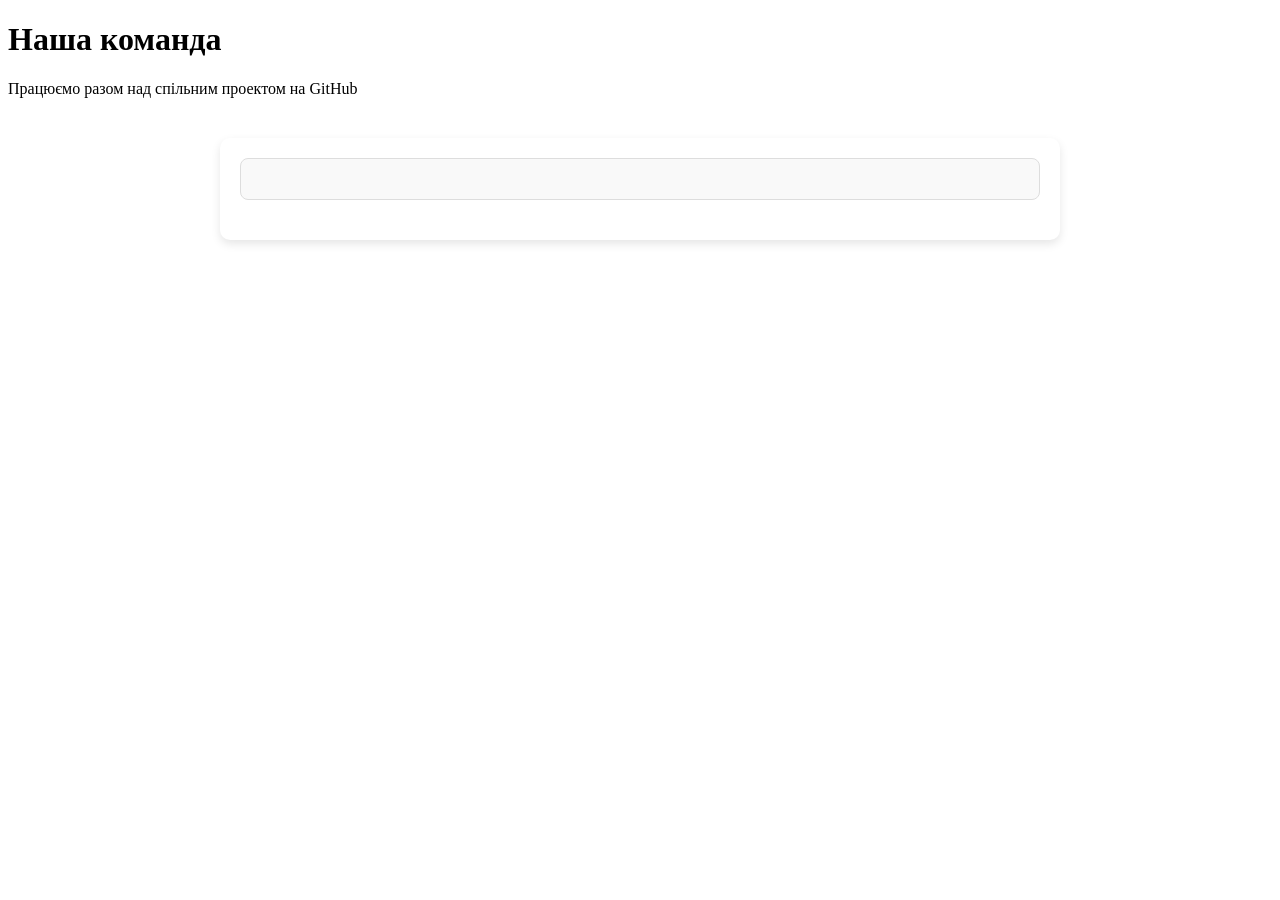
==== index.html @ a7465314 "Update index.html" ====
<!DOCTYPE html>
<html lang="uk">
<head>
    <meta charset="UTF-8">
    <meta name="viewport" content="width=device-width, initial-scale=1.0">
    <title>Наша команда</title>
    <link rel="stylesheet" href="style.css">
</head>
<body>
    <header>
        <h1>Наша команда</h1>
        <p>Працюємо разом над спільним проектом на GitHub</p>
    </header>
    <main>
        <section class="team-card">
            <div class="info">
                
                 </div>
        </section>
    </main>
</body>
</html>
---- style.css ----
main {
    max-width: 800px;
    margin: 40px auto;
    padding: 20px;
    background-color: white;
    border-radius: 10px;
    box-shadow: 0 4px 10px rgba(0,0,0,0.1);
}
.team-card {
    display: flex;
    align-items: center;
    padding: 20px;
    margin-bottom: 20px;
    border: 1px solid #ddd;
    border-radius: 8px;
    background-color: #f9f9f9;
}
.team-card .info h2 {
    margin: 0 0 10px 0;
    color: #4a90e2;
}
.team-card .info p {
    margin: 5px 0;
    font-size: 1em;
    line-height: 1.5;
}
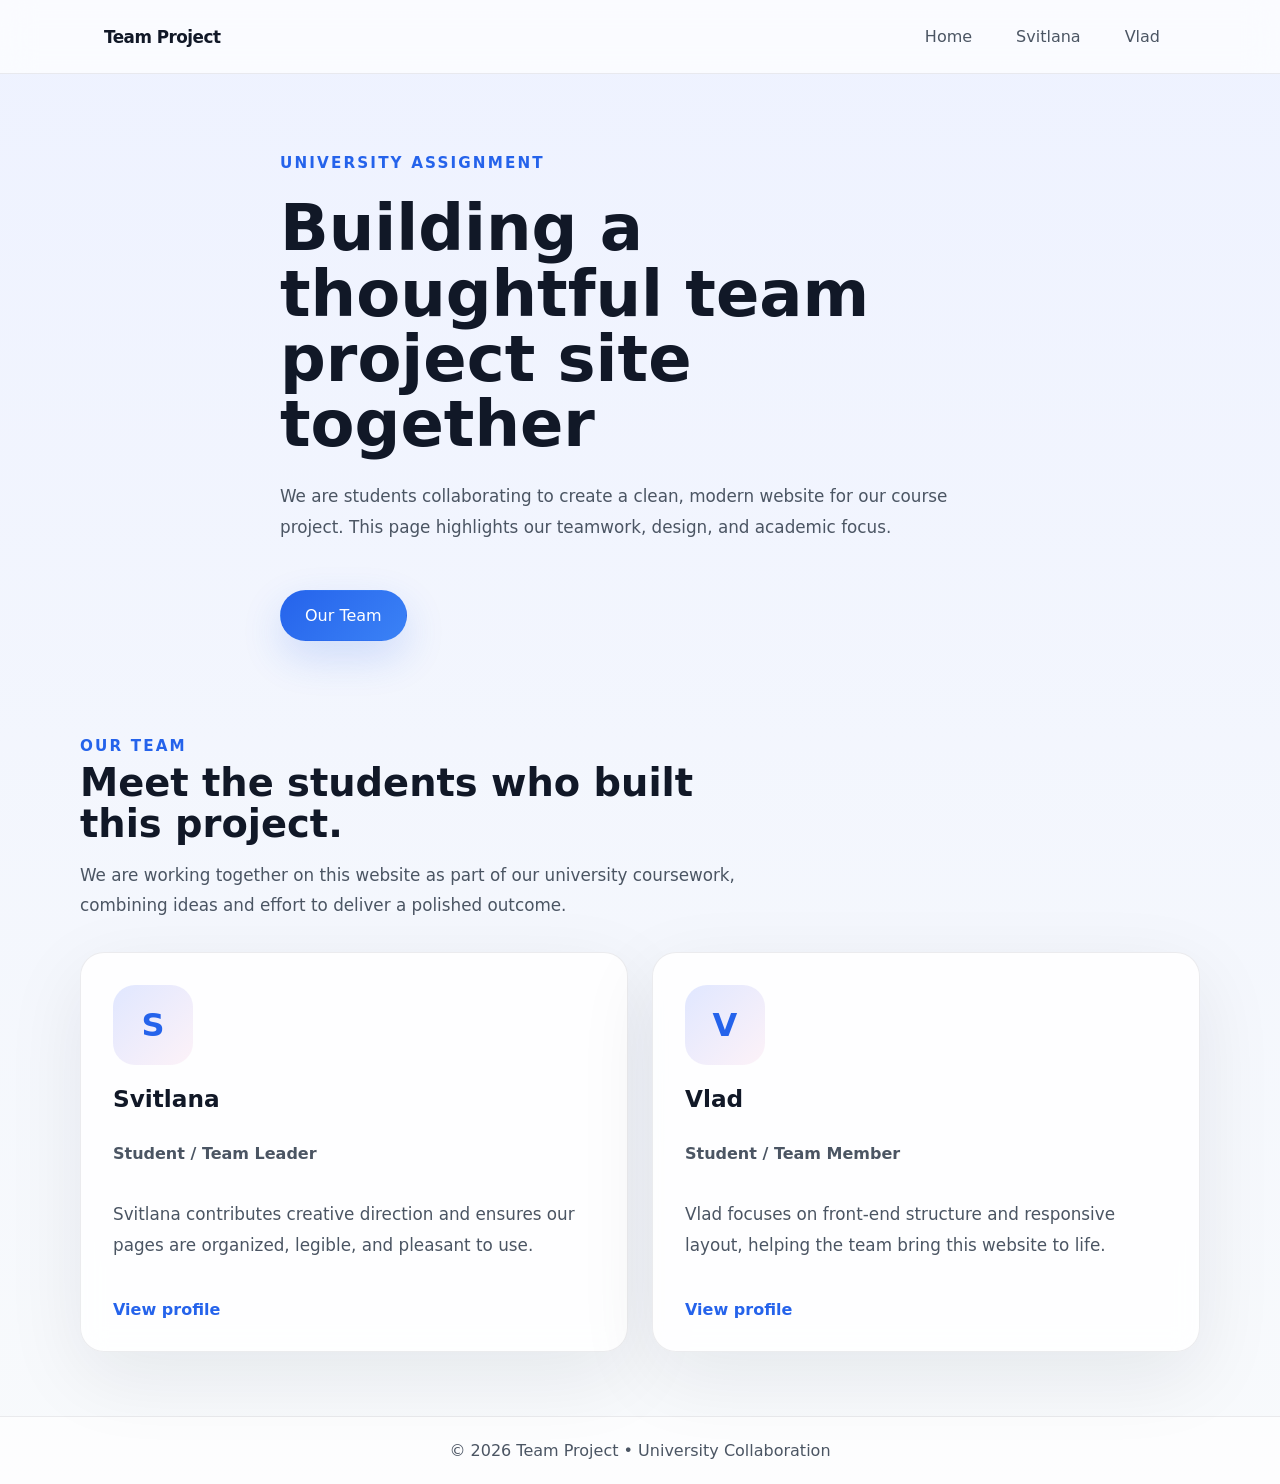
==== commit 85af197c: "Final AI redesign of index and svitlana pages." ====
--- a/index.html
+++ b/index.html
@@ -3,20 +3,60 @@
 <head>
     <meta charset="UTF-8">
     <meta name="viewport" content="width=device-width, initial-scale=1.0">
-    <title>Наша команда</title>
+    <title>Team Project | University Landing Page</title>
+    <link rel="preconnect" href="https://fonts.googleapis.com">
+    <link rel="preconnect" href="https://fonts.gstatic.com" crossorigin>
     <link rel="stylesheet" href="style.css">
 </head>
 <body>
-    <header>
-        <h1>Наша команда</h1>
-        <p>Працюємо разом над спільним проектом на GitHub</p>
+    <header class="site-header">
+        <div class="container navbar">
+            <a class="logo" href="index.html">Team Project</a>
+            <nav class="nav-links">
+                <a href="index.html">Home</a>
+                <a href="svitlana.html">Svitlana</a>
+                <a href="vlad.html">Vlad</a>
+            </nav>
+        </div>
     </header>
     <main>
-        <section class="team-card">
-            <div class="info">
-                
-                 </div>
+        <section class="hero">
+            <div class="container hero-inner">
+                <p class="eyebrow">University Assignment</p>
+                <h1>Building a thoughtful team project site together</h1>
+                <p class="hero-copy">We are students collaborating to create a clean, modern website for our course project. This page highlights our teamwork, design, and academic focus.</p>
+                <div class="hero-actions">
+                    <a class="button button-primary" href="#team">Our Team</a>
+                </div>
+            </div>
+        </section>
+
+        <section class="container team-section" id="team">
+            <div class="section-header">
+                <p class="eyebrow">Our Team</p>
+                <h2>Meet the students who built this project.</h2>
+                <p class="section-copy">We are working together on this website as part of our university coursework, combining ideas and effort to deliver a polished outcome.</p>
+            </div>
+            <div class="team-grid">
+                <article class="card team-card">
+                    <div class="avatar">S</div>
+                    <h3>Svitlana</h3>
+                    <p class="card-role">Student / Team Leader</p>
+                    <p class="card-copy">Svitlana contributes creative direction and ensures our pages are organized, legible, and pleasant to use.</p>
+                    <a class="card-link" href="svitlana.html">View profile</a>
+                </article>
+                <article class="card team-card">
+                    <div class="avatar">V</div>
+                    <h3>Vlad</h3>
+                    <p class="card-role">Student / Team Member</p>
+                    <p class="card-copy">Vlad focuses on front-end structure and responsive layout, helping the team bring this website to life.</p>
+                    <a class="card-link" href="vlad.html">View profile</a>
+                </article>
+            </div>
         </section>
     </main>
+    <footer class="footer">
+        <div class="container">© 2026 Team Project • University Collaboration</div>
+    </footer>
 </body>
 </html>
--- a/style.css
+++ b/style.css
@@ -1,26 +1,252 @@
-main {
-    max-width: 800px;
-    margin: 40px auto;
-    padding: 20px;
-    background-color: white;
-    border-radius: 10px;
-    box-shadow: 0 4px 10px rgba(0,0,0,0.1);
-}
-.team-card {
+:root {
+    --bg: #f4f7fb;
+    --surface: rgba(255,255,255,0.72);
+    --surface-strong: rgba(255,255,255,0.9);
+    --text: #111827;
+    --muted: #4b5563;
+    --primary: #2563eb;
+    --primary-soft: #3b82f6;
+    --accent: #ec4899;
+    --border: rgba(15,23,42,0.08);
+    --shadow: 0 24px 80px rgba(15,23,42,0.08);
+}
+
+* {
+    box-sizing: border-box;
+}
+
+html {
+    scroll-behavior: smooth;
+}
+
+body {
+    margin: 0;
+    min-height: 100vh;
+    font-family: Inter, system-ui, -apple-system, BlinkMacSystemFont, "Segoe UI", sans-serif;
+    background: linear-gradient(180deg, #eef2ff 0%, #f8fafc 100%);
+    color: var(--text);
+}
+
+a {
+    color: inherit;
+    text-decoration: none;
+}
+
+button,
+input,
+textarea,
+select {
+    font: inherit;
+}
+
+.container {
+    width: min(1120px, 100% - 2rem);
+    margin: 0 auto;
+}
+
+.site-header {
+    position: sticky;
+    top: 0;
+    z-index: 20;
+    backdrop-filter: blur(16px);
+    background: rgba(255,255,255,0.7);
+    border-bottom: 1px solid rgba(15,23,42,0.08);
+}
+
+.navbar {
     display: flex;
     align-items: center;
-    padding: 20px;
-    margin-bottom: 20px;
-    border: 1px solid #ddd;
-    border-radius: 8px;
-    background-color: #f9f9f9;
-}
-.team-card .info h2 {
-    margin: 0 0 10px 0;
-    color: #4a90e2;
-}
-.team-card .info p {
-    margin: 5px 0;
-    font-size: 1em;
-    line-height: 1.5;
-}
+    justify-content: space-between;
+    gap: 1rem;
+    padding: 1rem 1.5rem;
+}
+
+.logo {
+    font-weight: 700;
+    letter-spacing: -0.03em;
+    font-size: 1.05rem;
+}
+
+.nav-links {
+    display: flex;
+    gap: 0.75rem;
+    flex-wrap: wrap;
+}
+
+.nav-links a {
+    padding: 0.7rem 1rem;
+    border-radius: 999px;
+    color: var(--muted);
+    transition: background 0.2s ease, color 0.2s ease;
+}
+
+.nav-links a:hover {
+    background: rgba(37,99,235,0.1);
+    color: var(--text);
+}
+
+.hero {
+    padding: 5rem 0 3rem;
+}
+
+.hero-inner {
+    display: grid;
+    gap: 1.5rem;
+    max-width: 720px;
+}
+
+.eyebrow {
+    margin: 0;
+    font-size: 0.95rem;
+    font-weight: 600;
+    color: var(--primary);
+    text-transform: uppercase;
+    letter-spacing: 0.14em;
+}
+
+.hero h1 {
+    margin: 0;
+    font-size: clamp(2.75rem, 5vw, 4.5rem);
+    line-height: 1.02;
+}
+
+.hero-copy,
+.section-copy,
+.card-copy {
+    margin: 0;
+    font-size: 1.05rem;
+    line-height: 1.8;
+    color: var(--muted);
+}
+
+.hero-actions {
+    display: flex;
+    flex-wrap: wrap;
+    gap: 1rem;
+    margin-top: 1.5rem;
+}
+
+.button {
+    display: inline-flex;
+    align-items: center;
+    justify-content: center;
+    padding: 0.95rem 1.5rem;
+    border-radius: 999px;
+    border: 1px solid transparent;
+    transition: transform 0.2s ease, box-shadow 0.2s ease, background 0.2s ease;
+}
+
+.button-primary {
+    background: linear-gradient(135deg, var(--primary), var(--primary-soft));
+    color: #fff;
+    box-shadow: 0 16px 40px rgba(37,99,235,0.18);
+}
+
+.button-secondary {
+    background: #fff;
+    color: var(--text);
+    border-color: rgba(15,23,42,0.08);
+}
+
+.button:hover {
+    transform: translateY(-1px);
+}
+
+.team-section {
+    padding: 3rem 0 4rem;
+}
+
+.section-header {
+    max-width: 660px;
+    margin-bottom: 2rem;
+}
+
+.section-header h2 {
+    margin: 0.5rem 0 1rem;
+    font-size: clamp(2rem, 3vw, 2.75rem);
+    line-height: 1.05;
+}
+
+.team-grid {
+    display: grid;
+    gap: 1.5rem;
+    grid-template-columns: repeat(auto-fit, minmax(260px, 1fr));
+}
+
+.card {
+    background: rgba(255,255,255,0.85);
+    border: 1px solid var(--border);
+    border-radius: 24px;
+    padding: 2rem;
+    box-shadow: var(--shadow);
+    backdrop-filter: blur(12px);
+}
+
+.team-card {
+    display: grid;
+    gap: 1.25rem;
+}
+
+.avatar {
+    width: 80px;
+    height: 80px;
+    display: grid;
+    place-items: center;
+    border-radius: 22px;
+    background: linear-gradient(135deg, #e0e7ff, #fdf2f8);
+    color: var(--primary);
+    font-size: 2rem;
+    font-weight: 700;
+}
+
+.team-card h3 {
+    margin: 0;
+    font-size: 1.45rem;
+}
+
+.card-role {
+    margin-top: 0.75rem;
+    margin-bottom: 1rem;
+    color: var(--muted);
+    font-weight: 600;
+}
+
+.card-link {
+    display: inline-flex;
+    margin-top: 1.25rem;
+    color: var(--primary);
+    font-weight: 600;
+}
+
+.footer {
+    padding: 1.5rem 0;
+    text-align: center;
+    color: var(--muted);
+    border-top: 1px solid rgba(15,23,42,0.08);
+    background: rgba(255,255,255,0.7);
+}
+
+@media (max-width: 720px) {
+    .navbar {
+        flex-direction: column;
+        align-items: stretch;
+        text-align: center;
+    }
+
+    .nav-links {
+        justify-content: center;
+    }
+
+    .hero {
+        padding-top: 4rem;
+    }
+
+    .hero h1 {
+        font-size: 2.6rem;
+    }
+
+    .hero-actions {
+        flex-direction: column;
+        align-items: stretch;
+    }
+}
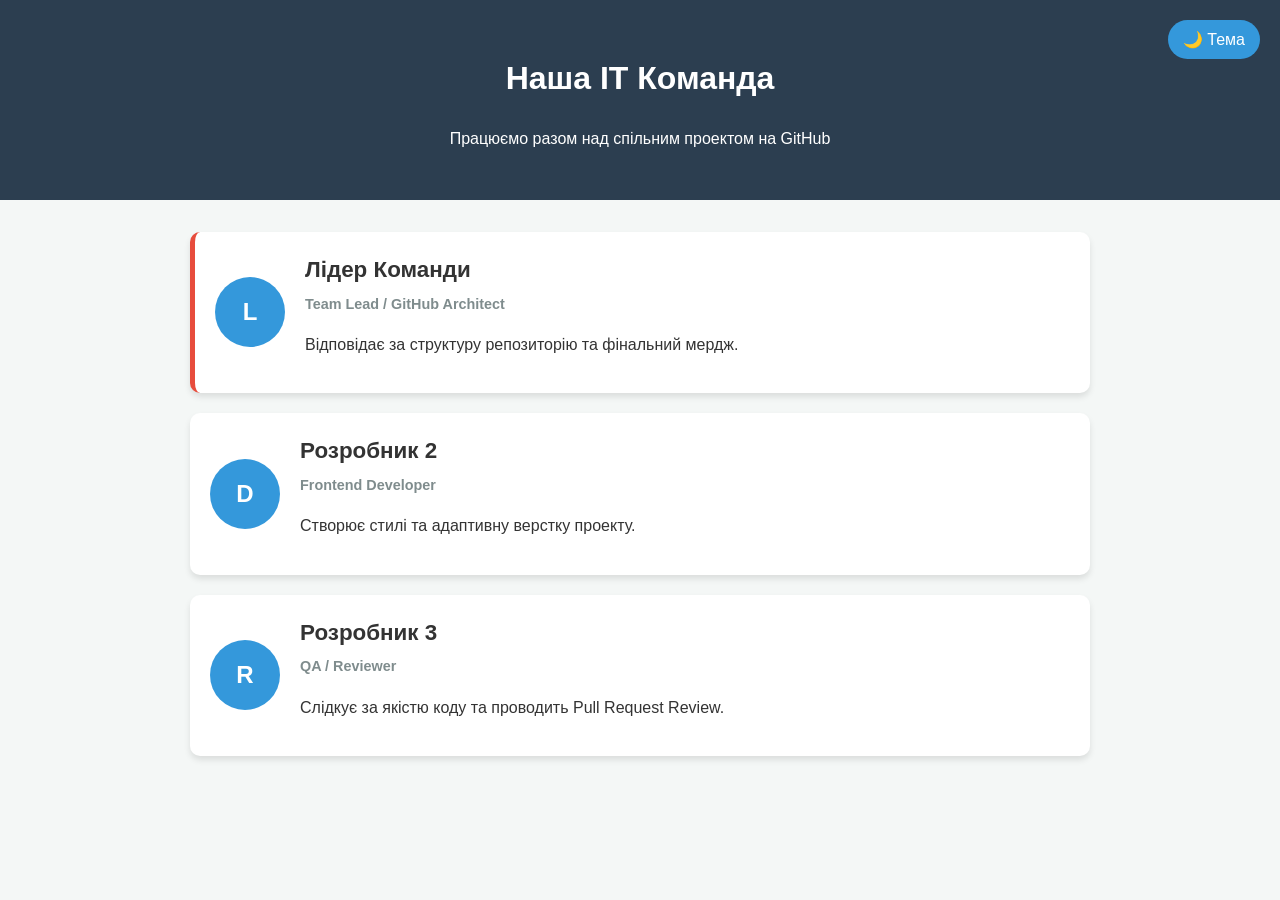
==== commit 85052fbb: "Add dark/light theme toggle" ====
--- a/index.html
+++ b/index.html
@@ -3,60 +3,40 @@
 <head>
     <meta charset="UTF-8">
     <meta name="viewport" content="width=device-width, initial-scale=1.0">
-    <title>Team Project | University Landing Page</title>
-    <link rel="preconnect" href="https://fonts.googleapis.com">
-    <link rel="preconnect" href="https://fonts.gstatic.com" crossorigin>
+    <title>Наша Команда | DevGroup</title>
     <link rel="stylesheet" href="style.css">
 </head>
 <body>
-    <header class="site-header">
-        <div class="container navbar">
-            <a class="logo" href="index.html">Team Project</a>
-            <nav class="nav-links">
-                <a href="index.html">Home</a>
-                <a href="svitlana.html">Svitlana</a>
-                <a href="vlad.html">Vlad</a>
-            </nav>
-        </div>
+    <button class="theme-toggle" onclick="document.body.classList.toggle('dark')">🌙 Тема</button>
+    <header>
+        <h1>Наша IT Команда</h1>
+        <p>Працюємо разом над спільним проектом на GitHub</p>
     </header>
-    <main>
-        <section class="hero">
-            <div class="container hero-inner">
-                <p class="eyebrow">University Assignment</p>
-                <h1>Building a thoughtful team project site together</h1>
-                <p class="hero-copy">We are students collaborating to create a clean, modern website for our course project. This page highlights our teamwork, design, and academic focus.</p>
-                <div class="hero-actions">
-                    <a class="button button-primary" href="#team">Our Team</a>
-                </div>
+    <main class="container">
+        <section class="team-card leader">
+            <div class="avatar">L</div>
+            <div class="info">
+                <h2>Лідер Команди</h2>
+                <p class="role">Team Lead / GitHub Architect</p>
+                <p>Відповідає за структуру репозиторію та фінальний мердж.</p>
             </div>
         </section>
-
-        <section class="container team-section" id="team">
-            <div class="section-header">
-                <p class="eyebrow">Our Team</p>
-                <h2>Meet the students who built this project.</h2>
-                <p class="section-copy">We are working together on this website as part of our university coursework, combining ideas and effort to deliver a polished outcome.</p>
+        <section class="team-card">
+            <div class="avatar">D</div>
+            <div class="info">
+                <h2>Розробник 2</h2>
+                <p class="role">Frontend Developer</p>
+                <p>Створює стилі та адаптивну верстку проекту.</p>
             </div>
-            <div class="team-grid">
-                <article class="card team-card">
-                    <div class="avatar">S</div>
-                    <h3>Svitlana</h3>
-                    <p class="card-role">Student / Team Leader</p>
-                    <p class="card-copy">Svitlana contributes creative direction and ensures our pages are organized, legible, and pleasant to use.</p>
-                    <a class="card-link" href="svitlana.html">View profile</a>
-                </article>
-                <article class="card team-card">
-                    <div class="avatar">V</div>
-                    <h3>Vlad</h3>
-                    <p class="card-role">Student / Team Member</p>
-                    <p class="card-copy">Vlad focuses on front-end structure and responsive layout, helping the team bring this website to life.</p>
-                    <a class="card-link" href="vlad.html">View profile</a>
-                </article>
+        </section>
+        <section class="team-card">
+            <div class="avatar">R</div>
+            <div class="info">
+                <h2>Розробник 3</h2>
+                <p class="role">QA / Reviewer</p>
+                <p>Слідкує за якістю коду та проводить Pull Request Review.</p>
             </div>
         </section>
     </main>
-    <footer class="footer">
-        <div class="container">© 2026 Team Project • University Collaboration</div>
-    </footer>
 </body>
 </html>
--- a/style.css
+++ b/style.css
@@ -1,252 +1,106 @@
-:root {
-    --bg: #f4f7fb;
-    --surface: rgba(255,255,255,0.72);
-    --surface-strong: rgba(255,255,255,0.9);
-    --text: #111827;
-    --muted: #4b5563;
-    --primary: #2563eb;
-    --primary-soft: #3b82f6;
-    --accent: #ec4899;
-    --border: rgba(15,23,42,0.08);
-    --shadow: 0 24px 80px rgba(15,23,42,0.08);
+body {
+    font-family: 'Segoe UI', Tahoma, Geneva, Verdana, sans-serif;
+    line-height: 1.6;
+    margin: 0;
+    background-color: #f4f7f6;
+    color: #333;
 }
-
-* {
-    box-sizing: border-box;
+header {
+    background: #2c3e50;
+    color: #fff;
+    padding: 2rem 0;
+    text-align: center;
 }
-
-html {
-    scroll-behavior: smooth;
-}
-
-body {
-    margin: 0;
-    min-height: 100vh;
-    font-family: Inter, system-ui, -apple-system, BlinkMacSystemFont, "Segoe UI", sans-serif;
-    background: linear-gradient(180deg, #eef2ff 0%, #f8fafc 100%);
-    color: var(--text);
-}
-
-a {
-    color: inherit;
-    text-decoration: none;
-}
-
-button,
-input,
-textarea,
-select {
-    font: inherit;
-}
-
 .container {
-    width: min(1120px, 100% - 2rem);
-    margin: 0 auto;
-}
-
-.site-header {
-    position: sticky;
-    top: 0;
-    z-index: 20;
-    backdrop-filter: blur(16px);
-    background: rgba(255,255,255,0.7);
-    border-bottom: 1px solid rgba(15,23,42,0.08);
-}
-
-.navbar {
-    display: flex;
-    align-items: center;
-    justify-content: space-between;
-    gap: 1rem;
-    padding: 1rem 1.5rem;
-}
-
-.logo {
-    font-weight: 700;
-    letter-spacing: -0.03em;
-    font-size: 1.05rem;
-}
-
-.nav-links {
-    display: flex;
-    gap: 0.75rem;
-    flex-wrap: wrap;
-}
-
-.nav-links a {
-    padding: 0.7rem 1rem;
-    border-radius: 999px;
-    color: var(--muted);
-    transition: background 0.2s ease, color 0.2s ease;
-}
-
-.nav-links a:hover {
-    background: rgba(37,99,235,0.1);
-    color: var(--text);
-}
-
-.hero {
-    padding: 5rem 0 3rem;
-}
-
-.hero-inner {
-    display: grid;
-    gap: 1.5rem;
-    max-width: 720px;
-}
-
-.eyebrow {
-    margin: 0;
-    font-size: 0.95rem;
-    font-weight: 600;
-    color: var(--primary);
-    text-transform: uppercase;
-    letter-spacing: 0.14em;
-}
-
-.hero h1 {
-    margin: 0;
-    font-size: clamp(2.75rem, 5vw, 4.5rem);
-    line-height: 1.02;
-}
-
-.hero-copy,
-.section-copy,
-.card-copy {
-    margin: 0;
-    font-size: 1.05rem;
-    line-height: 1.8;
-    color: var(--muted);
-}
-
-.hero-actions {
-    display: flex;
-    flex-wrap: wrap;
-    gap: 1rem;
-    margin-top: 1.5rem;
-}
-
-.button {
-    display: inline-flex;
-    align-items: center;
-    justify-content: center;
-    padding: 0.95rem 1.5rem;
-    border-radius: 999px;
-    border: 1px solid transparent;
-    transition: transform 0.2s ease, box-shadow 0.2s ease, background 0.2s ease;
-}
-
-.button-primary {
-    background: linear-gradient(135deg, var(--primary), var(--primary-soft));
-    color: #fff;
-    box-shadow: 0 16px 40px rgba(37,99,235,0.18);
-}
-
-.button-secondary {
-    background: #fff;
-    color: var(--text);
-    border-color: rgba(15,23,42,0.08);
-}
-
-.button:hover {
-    transform: translateY(-1px);
-}
-
-.team-section {
-    padding: 3rem 0 4rem;
-}
-
-.section-header {
-    max-width: 660px;
-    margin-bottom: 2rem;
-}
-
-.section-header h2 {
-    margin: 0.5rem 0 1rem;
-    font-size: clamp(2rem, 3vw, 2.75rem);
-    line-height: 1.05;
-}
-
-.team-grid {
-    display: grid;
-    gap: 1.5rem;
-    grid-template-columns: repeat(auto-fit, minmax(260px, 1fr));
-}
-
-.card {
-    background: rgba(255,255,255,0.85);
-    border: 1px solid var(--border);
-    border-radius: 24px;
-    padding: 2rem;
-    box-shadow: var(--shadow);
-    backdrop-filter: blur(12px);
+    max-width: 900px;
+    margin: 2rem auto;
+    padding: 0 20px;
 }
 
 .team-card {
-    display: grid;
-    gap: 1.25rem;
+    background: #fff;
+    border-radius: 10px;
+    display: flex;
+    align-items: center;
+    padding: 20px;
+    margin-bottom: 20px;
+    box-shadow: 0 4px 6px rgba(0,0,0,0.1);
+    transition: transform 0.2s;
 }
 
-.avatar {
-    width: 80px;
-    height: 80px;
-    display: grid;
-    place-items: center;
-    border-radius: 22px;
-    background: linear-gradient(135deg, #e0e7ff, #fdf2f8);
-    color: var(--primary);
-    font-size: 2rem;
-    font-weight: 700;
+.team-card:hover {
+    transform: translateY(-5px);
 }
 
-.team-card h3 {
-    margin: 0;
-    font-size: 1.45rem;
+.leader {
+    border-left: 5px solid #e74c3c; /* Виділяємо лідера */
 }
 
-.card-role {
-    margin-top: 0.75rem;
-    margin-bottom: 1rem;
-    color: var(--muted);
-    font-weight: 600;
+
+.avatar {
+    width: 70px;
+    height: 70px;
+    background: #3498db;
+    color: white;
+    border-radius: 50%;
+    display: flex;
+    align-items: center;
+    justify-content: center;
+    font-size: 24px;
+    font-weight: bold;
+    margin-right: 20px;
 }
 
-.card-link {
-    display: inline-flex;
-    margin-top: 1.25rem;
-    color: var(--primary);
-    font-weight: 600;
+.info h2 {
+    margin: 0;
+    font-size: 1.4rem;
 }
 
-.footer {
-    padding: 1.5rem 0;
-    text-align: center;
-    color: var(--muted);
-    border-top: 1px solid rgba(15,23,42,0.08);
-    background: rgba(255,255,255,0.7);
+.role {
+    color: #7f8c8d;
+    font-weight: bold;
+    font-size: 0.9rem;
+    margin: 5px 0;
 }
 
-@media (max-width: 720px) {
-    .navbar {
-        flex-direction: column;
-        align-items: stretch;
-        text-align: center;
-    }
+footer {
+    text-align: center;
+    font-size: 0.8rem;
+    color: #95a5a6;
+    margin-top: 40px;
+    padding-bottom: 20px;
+}
 
-    .nav-links {
-        justify-content: center;
-    }
 
-    .hero {
-        padding-top: 4rem;
-    }
+.theme-toggle {
+    position: fixed;
+    top: 20px;
+    right: 20px;
+    background: #3498db;
+    color: white;
+    border: none;
+    padding: 10px 15px;
+    border-radius: 20px;
+    cursor: pointer;
+    font-size: 1rem;
+    z-index: 1000;
+}
 
-    .hero h1 {
-        font-size: 2.6rem;
-    }
 
-    .hero-actions {
-        flex-direction: column;
-        align-items: stretch;
-    }
+body.dark {
+    background-color: #1a1a2e;
+    color: #eee;
 }
+
+body.dark header {
+    background: #16213e;
+}
+
+body.dark .team-card {
+    background: #0f3460;
+    color: #eee;
+}
+
+body.dark .role {
+    color: #a0aec0;
+}
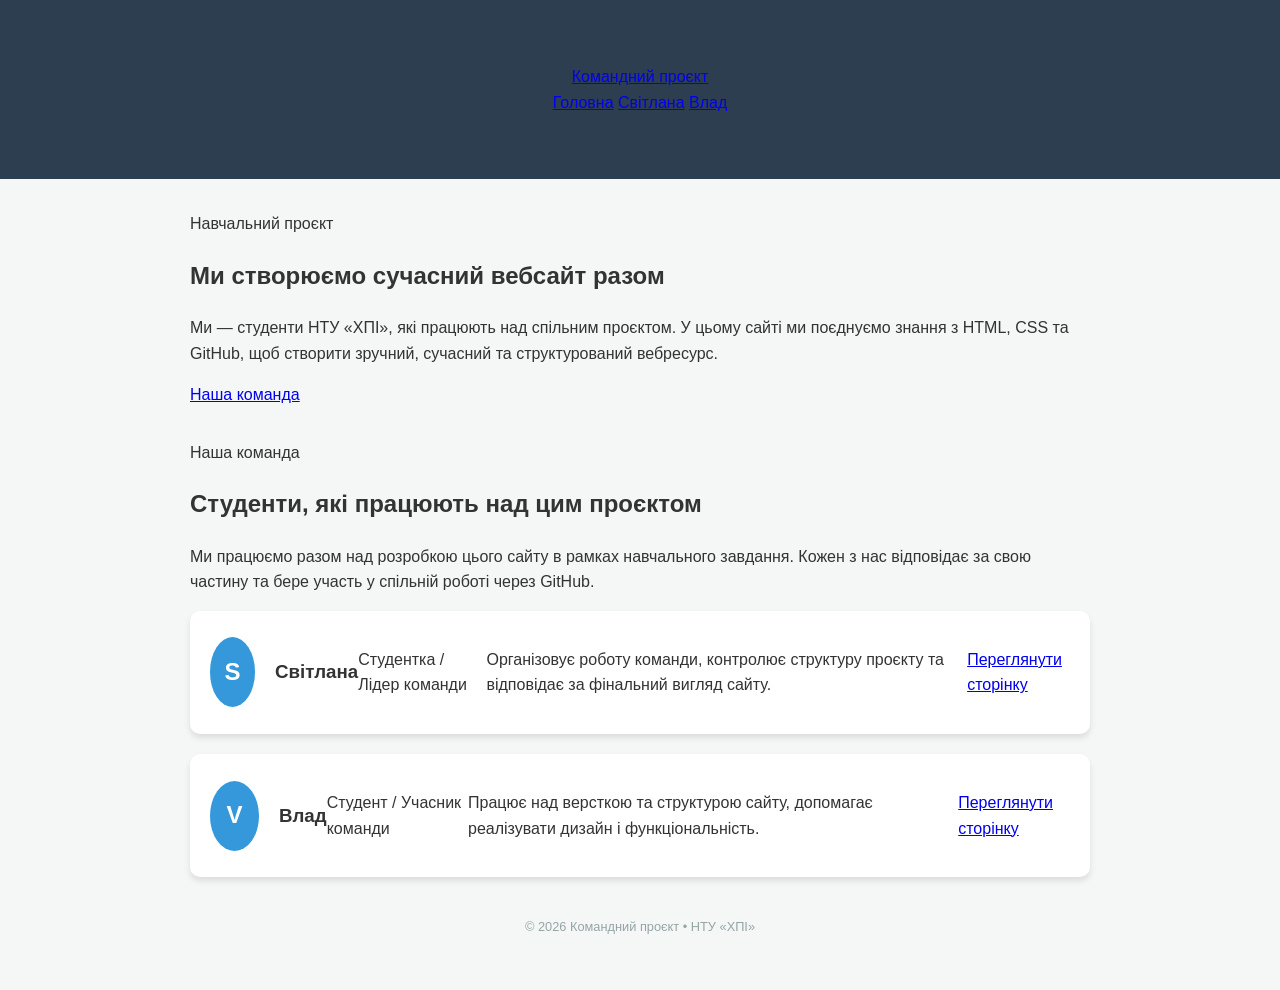
==== commit a0e9f4cf: "Translate index.html content to Ukrainian" ====
--- a/index.html
+++ b/index.html
@@ -3,40 +3,77 @@
 <head>
     <meta charset="UTF-8">
     <meta name="viewport" content="width=device-width, initial-scale=1.0">
-    <title>Наша Команда | DevGroup</title>
+    <title>Командний проєкт | ХПІ</title>
     <link rel="stylesheet" href="style.css">
 </head>
 <body>
-    <button class="theme-toggle" onclick="document.body.classList.toggle('dark')">🌙 Тема</button>
-    <header>
-        <h1>Наша IT Команда</h1>
-        <p>Працюємо разом над спільним проектом на GitHub</p>
+    <header class="site-header">
+        <div class="container navbar">
+            <a class="logo" href="index.html">Командний проєкт</a>
+            <nav class="nav-links">
+                <a href="index.html">Головна</a>
+                <a href="svitlana.html">Світлана</a>
+                <a href="vlad.html">Влад</a>
+            </nav>
+        </div>
     </header>
-    <main class="container">
-        <section class="team-card leader">
-            <div class="avatar">L</div>
-            <div class="info">
-                <h2>Лідер Команди</h2>
-                <p class="role">Team Lead / GitHub Architect</p>
-                <p>Відповідає за структуру репозиторію та фінальний мердж.</p>
+
+    <main>
+        <section class="hero">
+            <div class="container hero-inner">
+                <p class="eyebrow">Навчальний проєкт</p>
+                <h1>Ми створюємо сучасний вебсайт разом</h1>
+                <p class="hero-copy">
+                    Ми — студенти НТУ «ХПІ», які працюють над спільним проєктом.
+                    У цьому сайті ми поєднуємо знання з HTML, CSS та GitHub,
+                    щоб створити зручний, сучасний та структурований вебресурс.
+                </p>
+                <div class="hero-actions">
+                    <a class="button button-primary" href="#team">Наша команда</a>
+                </div>
             </div>
         </section>
-        <section class="team-card">
-            <div class="avatar">D</div>
-            <div class="info">
-                <h2>Розробник 2</h2>
-                <p class="role">Frontend Developer</p>
-                <p>Створює стилі та адаптивну верстку проекту.</p>
+
+        <section class="container team-section" id="team">
+            <div class="section-header">
+                <p class="eyebrow">Наша команда</p>
+                <h2>Студенти, які працюють над цим проєктом</h2>
+                <p class="section-copy">
+                    Ми працюємо разом над розробкою цього сайту в рамках навчального завдання.
+                    Кожен з нас відповідає за свою частину та бере участь у спільній роботі через GitHub.
+                </p>
             </div>
-        </section>
-        <section class="team-card">
-            <div class="avatar">R</div>
-            <div class="info">
-                <h2>Розробник 3</h2>
-                <p class="role">QA / Reviewer</p>
-                <p>Слідкує за якістю коду та проводить Pull Request Review.</p>
+
+            <div class="team-grid">
+                <article class="card team-card">
+                    <div class="avatar">S</div>
+                    <h3>Світлана</h3>
+                    <p class="card-role">Студентка / Лідер команди</p>
+                    <p class="card-copy">
+                        Організовує роботу команди, контролює структуру проєкту
+                        та відповідає за фінальний вигляд сайту.
+                    </p>
+                    <a class="card-link" href="svitlana.html">Переглянути сторінку</a>
+                </article>
+
+                <article class="card team-card">
+                    <div class="avatar">V</div>
+                    <h3>Влад</h3>
+                    <p class="card-role">Студент / Учасник команди</p>
+                    <p class="card-copy">
+                        Працює над версткою та структурою сайту,
+                        допомагає реалізувати дизайн і функціональність.
+                    </p>
+                    <a class="card-link" href="vlad.html">Переглянути сторінку</a>
+                </article>
             </div>
         </section>
     </main>
+
+    <footer class="footer">
+        <div class="container">
+            © 2026 Командний проєкт • НТУ «ХПІ»
+        </div>
+    </footer>
 </body>
 </html>
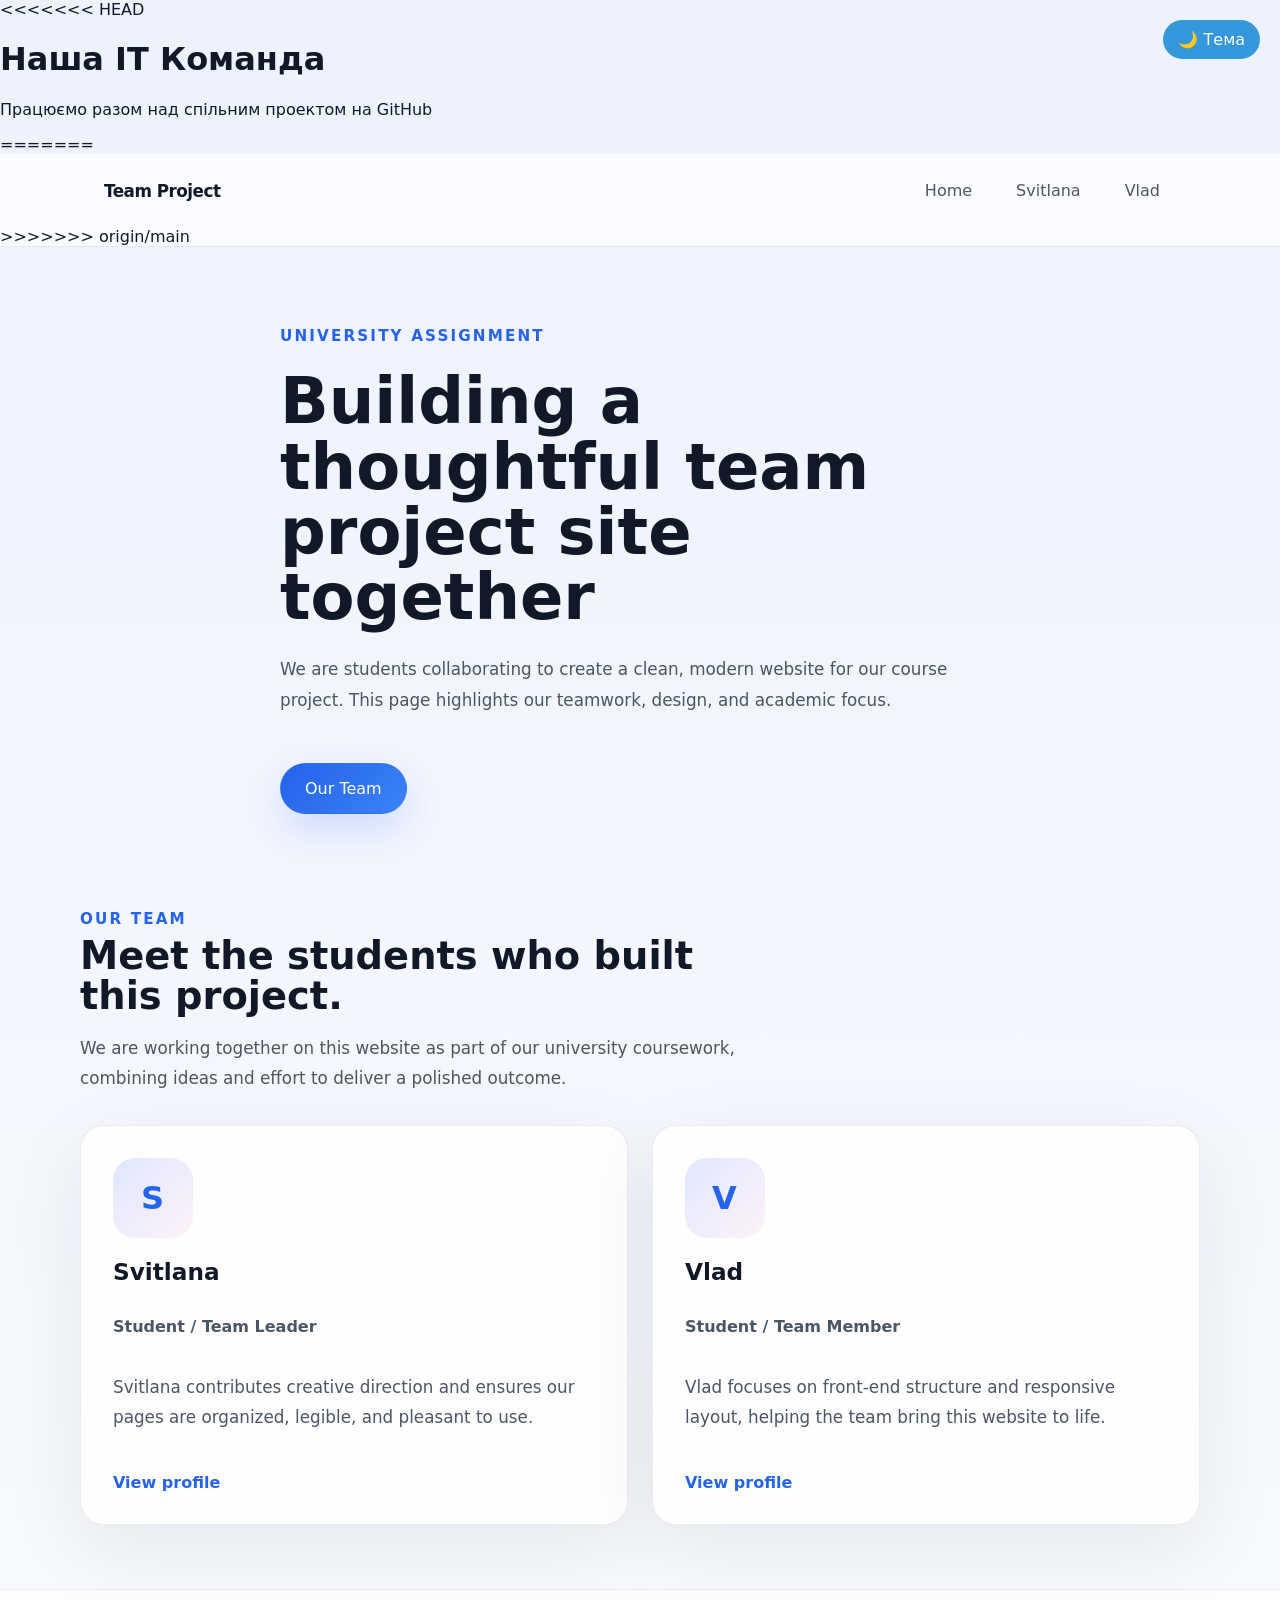
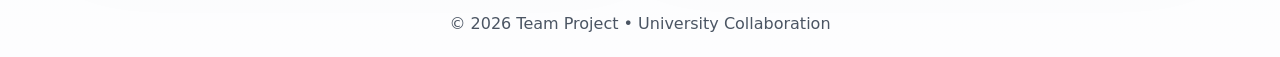
==== commit a8e46f6c: "Unify vlad page style and add dark theme" ====
--- a/index.html
+++ b/index.html
@@ -3,77 +3,67 @@
 <head>
     <meta charset="UTF-8">
     <meta name="viewport" content="width=device-width, initial-scale=1.0">
-    <title>Командний проєкт | ХПІ</title>
+    <title>Team Project | University Landing Page</title>
+    <link rel="preconnect" href="https://fonts.googleapis.com">
+    <link rel="preconnect" href="https://fonts.gstatic.com" crossorigin>
     <link rel="stylesheet" href="style.css">
 </head>
 <body>
+<<<<<<< HEAD
+    <button class="theme-toggle" onclick="document.body.classList.toggle('dark')">🌙 Тема</button>
+    <header>
+        <h1>Наша IT Команда</h1>
+        <p>Працюємо разом над спільним проектом на GitHub</p>
+=======
     <header class="site-header">
         <div class="container navbar">
-            <a class="logo" href="index.html">Командний проєкт</a>
+            <a class="logo" href="index.html">Team Project</a>
             <nav class="nav-links">
-                <a href="index.html">Головна</a>
-                <a href="svitlana.html">Світлана</a>
-                <a href="vlad.html">Влад</a>
+                <a href="index.html">Home</a>
+                <a href="svitlana.html">Svitlana</a>
+                <a href="vlad.html">Vlad</a>
             </nav>
         </div>
+>>>>>>> origin/main
     </header>
-
     <main>
         <section class="hero">
             <div class="container hero-inner">
-                <p class="eyebrow">Навчальний проєкт</p>
-                <h1>Ми створюємо сучасний вебсайт разом</h1>
-                <p class="hero-copy">
-                    Ми — студенти НТУ «ХПІ», які працюють над спільним проєктом.
-                    У цьому сайті ми поєднуємо знання з HTML, CSS та GitHub,
-                    щоб створити зручний, сучасний та структурований вебресурс.
-                </p>
+                <p class="eyebrow">University Assignment</p>
+                <h1>Building a thoughtful team project site together</h1>
+                <p class="hero-copy">We are students collaborating to create a clean, modern website for our course project. This page highlights our teamwork, design, and academic focus.</p>
                 <div class="hero-actions">
-                    <a class="button button-primary" href="#team">Наша команда</a>
+                    <a class="button button-primary" href="#team">Our Team</a>
                 </div>
             </div>
         </section>
 
         <section class="container team-section" id="team">
             <div class="section-header">
-                <p class="eyebrow">Наша команда</p>
-                <h2>Студенти, які працюють над цим проєктом</h2>
-                <p class="section-copy">
-                    Ми працюємо разом над розробкою цього сайту в рамках навчального завдання.
-                    Кожен з нас відповідає за свою частину та бере участь у спільній роботі через GitHub.
-                </p>
+                <p class="eyebrow">Our Team</p>
+                <h2>Meet the students who built this project.</h2>
+                <p class="section-copy">We are working together on this website as part of our university coursework, combining ideas and effort to deliver a polished outcome.</p>
             </div>
-
             <div class="team-grid">
                 <article class="card team-card">
                     <div class="avatar">S</div>
-                    <h3>Світлана</h3>
-                    <p class="card-role">Студентка / Лідер команди</p>
-                    <p class="card-copy">
-                        Організовує роботу команди, контролює структуру проєкту
-                        та відповідає за фінальний вигляд сайту.
-                    </p>
-                    <a class="card-link" href="svitlana.html">Переглянути сторінку</a>
+                    <h3>Svitlana</h3>
+                    <p class="card-role">Student / Team Leader</p>
+                    <p class="card-copy">Svitlana contributes creative direction and ensures our pages are organized, legible, and pleasant to use.</p>
+                    <a class="card-link" href="svitlana.html">View profile</a>
                 </article>
-
                 <article class="card team-card">
                     <div class="avatar">V</div>
-                    <h3>Влад</h3>
-                    <p class="card-role">Студент / Учасник команди</p>
-                    <p class="card-copy">
-                        Працює над версткою та структурою сайту,
-                        допомагає реалізувати дизайн і функціональність.
-                    </p>
-                    <a class="card-link" href="vlad.html">Переглянути сторінку</a>
+                    <h3>Vlad</h3>
+                    <p class="card-role">Student / Team Member</p>
+                    <p class="card-copy">Vlad focuses on front-end structure and responsive layout, helping the team bring this website to life.</p>
+                    <a class="card-link" href="vlad.html">View profile</a>
                 </article>
             </div>
         </section>
     </main>
-
     <footer class="footer">
-        <div class="container">
-            © 2026 Командний проєкт • НТУ «ХПІ»
-        </div>
+        <div class="container">© 2026 Team Project • University Collaboration</div>
     </footer>
 </body>
 </html>
--- a/style.css
+++ b/style.css
@@ -1,74 +1,254 @@
+:root {
+    --bg: #f4f7fb;
+    --surface: rgba(255,255,255,0.72);
+    --surface-strong: rgba(255,255,255,0.9);
+    --text: #111827;
+    --muted: #4b5563;
+    --primary: #2563eb;
+    --primary-soft: #3b82f6;
+    --accent: #ec4899;
+    --border: rgba(15,23,42,0.08);
+    --shadow: 0 24px 80px rgba(15,23,42,0.08);
+}
+
+* {
+    box-sizing: border-box;
+}
+
+html {
+    scroll-behavior: smooth;
+}
+
 body {
-    font-family: 'Segoe UI', Tahoma, Geneva, Verdana, sans-serif;
-    line-height: 1.6;
-    margin: 0;
-    background-color: #f4f7f6;
-    color: #333;
-}
-header {
-    background: #2c3e50;
-    color: #fff;
-    padding: 2rem 0;
-    text-align: center;
-}
+    margin: 0;
+    min-height: 100vh;
+    font-family: Inter, system-ui, -apple-system, BlinkMacSystemFont, "Segoe UI", sans-serif;
+    background: linear-gradient(180deg, #eef2ff 0%, #f8fafc 100%);
+    color: var(--text);
+}
+
+a {
+    color: inherit;
+    text-decoration: none;
+}
+
+button,
+input,
+textarea,
+select {
+    font: inherit;
+}
+
 .container {
-    max-width: 900px;
-    margin: 2rem auto;
-    padding: 0 20px;
-}
-
-.team-card {
-    background: #fff;
-    border-radius: 10px;
+    width: min(1120px, 100% - 2rem);
+    margin: 0 auto;
+}
+
+.site-header {
+    position: sticky;
+    top: 0;
+    z-index: 20;
+    backdrop-filter: blur(16px);
+    background: rgba(255,255,255,0.7);
+    border-bottom: 1px solid rgba(15,23,42,0.08);
+}
+
+.navbar {
     display: flex;
     align-items: center;
-    padding: 20px;
-    margin-bottom: 20px;
-    box-shadow: 0 4px 6px rgba(0,0,0,0.1);
-    transition: transform 0.2s;
-}
-
-.team-card:hover {
-    transform: translateY(-5px);
-}
-
-.leader {
-    border-left: 5px solid #e74c3c; /* Виділяємо лідера */
-}
-
-
-.avatar {
-    width: 70px;
-    height: 70px;
-    background: #3498db;
-    color: white;
-    border-radius: 50%;
+    justify-content: space-between;
+    gap: 1rem;
+    padding: 1rem 1.5rem;
+}
+
+.logo {
+    font-weight: 700;
+    letter-spacing: -0.03em;
+    font-size: 1.05rem;
+}
+
+.nav-links {
     display: flex;
+    gap: 0.75rem;
+    flex-wrap: wrap;
+}
+
+.nav-links a {
+    padding: 0.7rem 1rem;
+    border-radius: 999px;
+    color: var(--muted);
+    transition: background 0.2s ease, color 0.2s ease;
+}
+
+.nav-links a:hover {
+    background: rgba(37,99,235,0.1);
+    color: var(--text);
+}
+
+.hero {
+    padding: 5rem 0 3rem;
+}
+
+.hero-inner {
+    display: grid;
+    gap: 1.5rem;
+    max-width: 720px;
+}
+
+.eyebrow {
+    margin: 0;
+    font-size: 0.95rem;
+    font-weight: 600;
+    color: var(--primary);
+    text-transform: uppercase;
+    letter-spacing: 0.14em;
+}
+
+.hero h1 {
+    margin: 0;
+    font-size: clamp(2.75rem, 5vw, 4.5rem);
+    line-height: 1.02;
+}
+
+.hero-copy,
+.section-copy,
+.card-copy {
+    margin: 0;
+    font-size: 1.05rem;
+    line-height: 1.8;
+    color: var(--muted);
+}
+
+.hero-actions {
+    display: flex;
+    flex-wrap: wrap;
+    gap: 1rem;
+    margin-top: 1.5rem;
+}
+
+.button {
+    display: inline-flex;
     align-items: center;
     justify-content: center;
-    font-size: 24px;
-    font-weight: bold;
-    margin-right: 20px;
-}
-
-.info h2 {
-    margin: 0;
-    font-size: 1.4rem;
-}
-
-.role {
-    color: #7f8c8d;
-    font-weight: bold;
-    font-size: 0.9rem;
-    margin: 5px 0;
-}
-
-footer {
+    padding: 0.95rem 1.5rem;
+    border-radius: 999px;
+    border: 1px solid transparent;
+    transition: transform 0.2s ease, box-shadow 0.2s ease, background 0.2s ease;
+}
+
+.button-primary {
+    background: linear-gradient(135deg, var(--primary), var(--primary-soft));
+    color: #fff;
+    box-shadow: 0 16px 40px rgba(37,99,235,0.18);
+}
+
+.button-secondary {
+    background: #fff;
+    color: var(--text);
+    border-color: rgba(15,23,42,0.08);
+}
+
+.button:hover {
+    transform: translateY(-1px);
+}
+
+.team-section {
+    padding: 3rem 0 4rem;
+}
+
+.section-header {
+    max-width: 660px;
+    margin-bottom: 2rem;
+}
+
+.section-header h2 {
+    margin: 0.5rem 0 1rem;
+    font-size: clamp(2rem, 3vw, 2.75rem);
+    line-height: 1.05;
+}
+
+.team-grid {
+    display: grid;
+    gap: 1.5rem;
+    grid-template-columns: repeat(auto-fit, minmax(260px, 1fr));
+}
+
+.card {
+    background: rgba(255,255,255,0.85);
+    border: 1px solid var(--border);
+    border-radius: 24px;
+    padding: 2rem;
+    box-shadow: var(--shadow);
+    backdrop-filter: blur(12px);
+}
+
+.team-card {
+    display: grid;
+    gap: 1.25rem;
+}
+
+.avatar {
+    width: 80px;
+    height: 80px;
+    display: grid;
+    place-items: center;
+    border-radius: 22px;
+    background: linear-gradient(135deg, #e0e7ff, #fdf2f8);
+    color: var(--primary);
+    font-size: 2rem;
+    font-weight: 700;
+}
+
+.team-card h3 {
+    margin: 0;
+    font-size: 1.45rem;
+}
+
+.card-role {
+    margin-top: 0.75rem;
+    margin-bottom: 1rem;
+    color: var(--muted);
+    font-weight: 600;
+}
+
+.card-link {
+    display: inline-flex;
+    margin-top: 1.25rem;
+    color: var(--primary);
+    font-weight: 600;
+}
+
+.footer {
+    padding: 1.5rem 0;
     text-align: center;
-    font-size: 0.8rem;
-    color: #95a5a6;
-    margin-top: 40px;
-    padding-bottom: 20px;
+    color: var(--muted);
+    border-top: 1px solid rgba(15,23,42,0.08);
+    background: rgba(255,255,255,0.7);
+}
+
+@media (max-width: 720px) {
+    .navbar {
+        flex-direction: column;
+        align-items: stretch;
+        text-align: center;
+    }
+
+    .nav-links {
+        justify-content: center;
+    }
+
+    .hero {
+        padding-top: 4rem;
+    }
+
+    .hero h1 {
+        font-size: 2.6rem;
+    }
+
+    .hero-actions {
+        flex-direction: column;
+        align-items: stretch;
+    }
 }
 
 
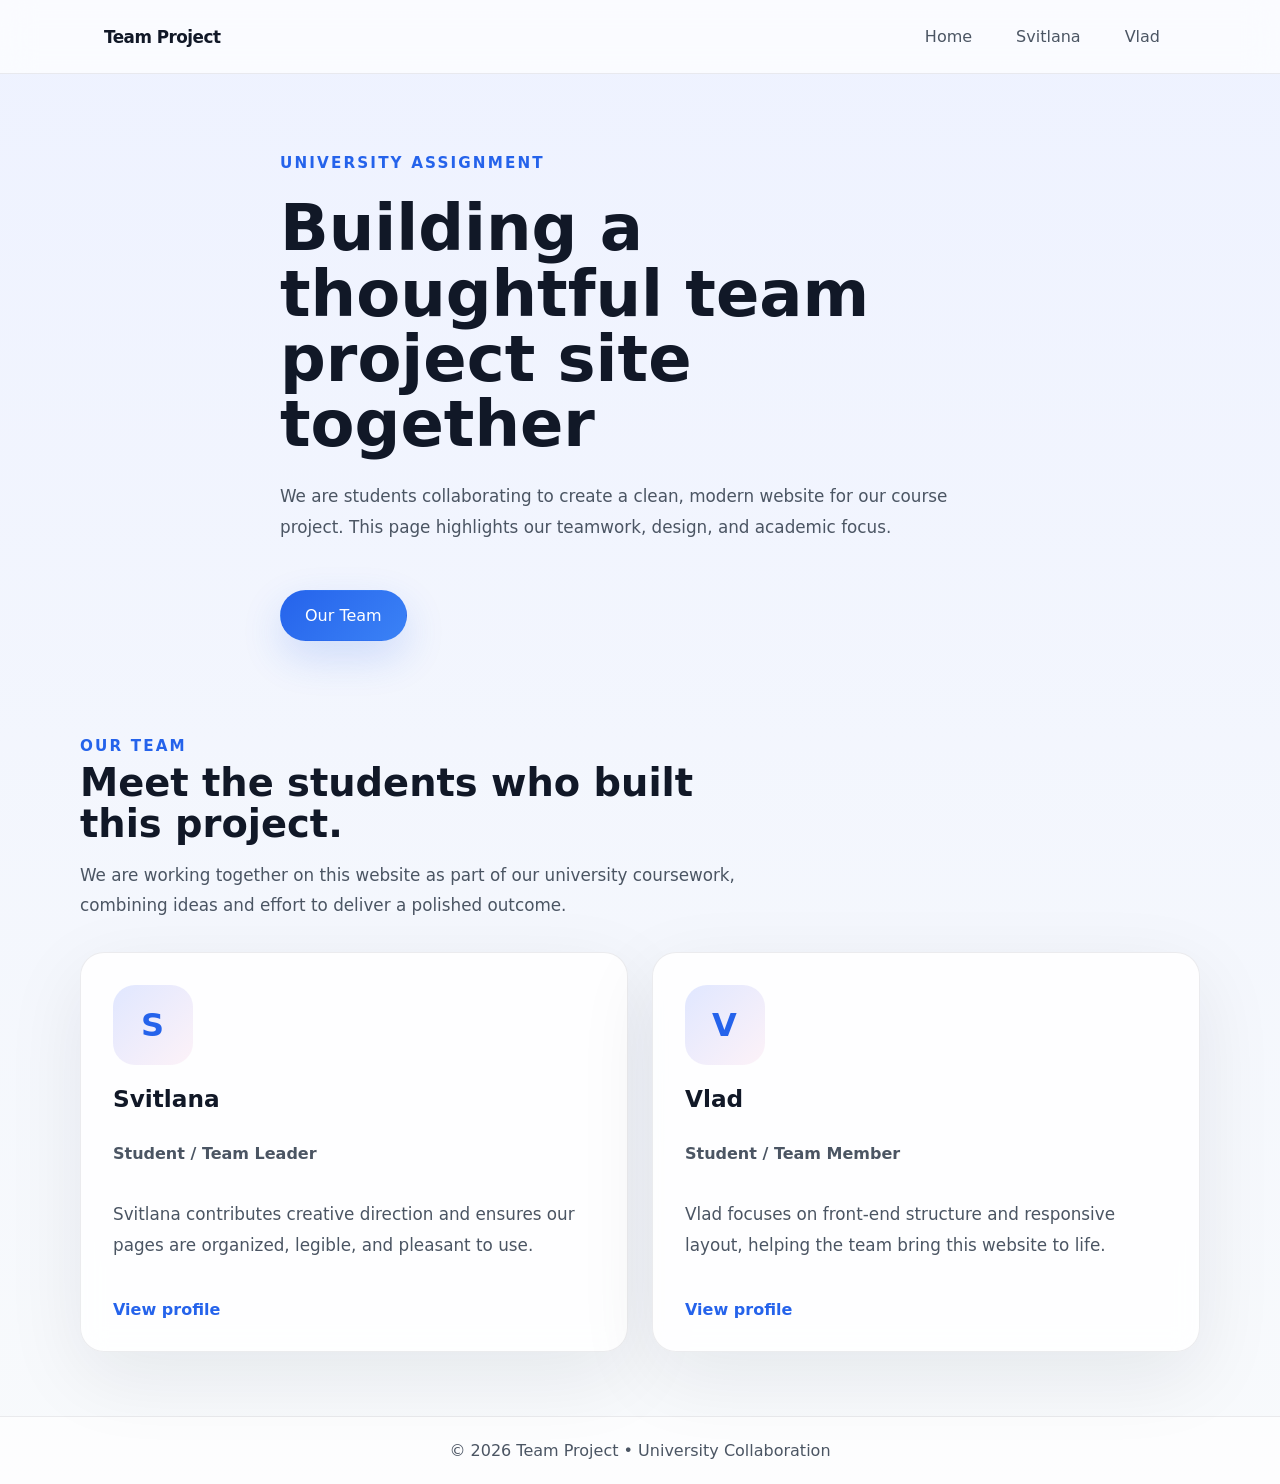
==== commit 67c562de: "Update index.html" ====
--- a/index.html
+++ b/index.html
@@ -9,12 +9,6 @@
     <link rel="stylesheet" href="style.css">
 </head>
 <body>
-<<<<<<< HEAD
-    <button class="theme-toggle" onclick="document.body.classList.toggle('dark')">🌙 Тема</button>
-    <header>
-        <h1>Наша IT Команда</h1>
-        <p>Працюємо разом над спільним проектом на GitHub</p>
-=======
     <header class="site-header">
         <div class="container navbar">
             <a class="logo" href="index.html">Team Project</a>
@@ -24,7 +18,6 @@
                 <a href="vlad.html">Vlad</a>
             </nav>
         </div>
->>>>>>> origin/main
     </header>
     <main>
         <section class="hero">
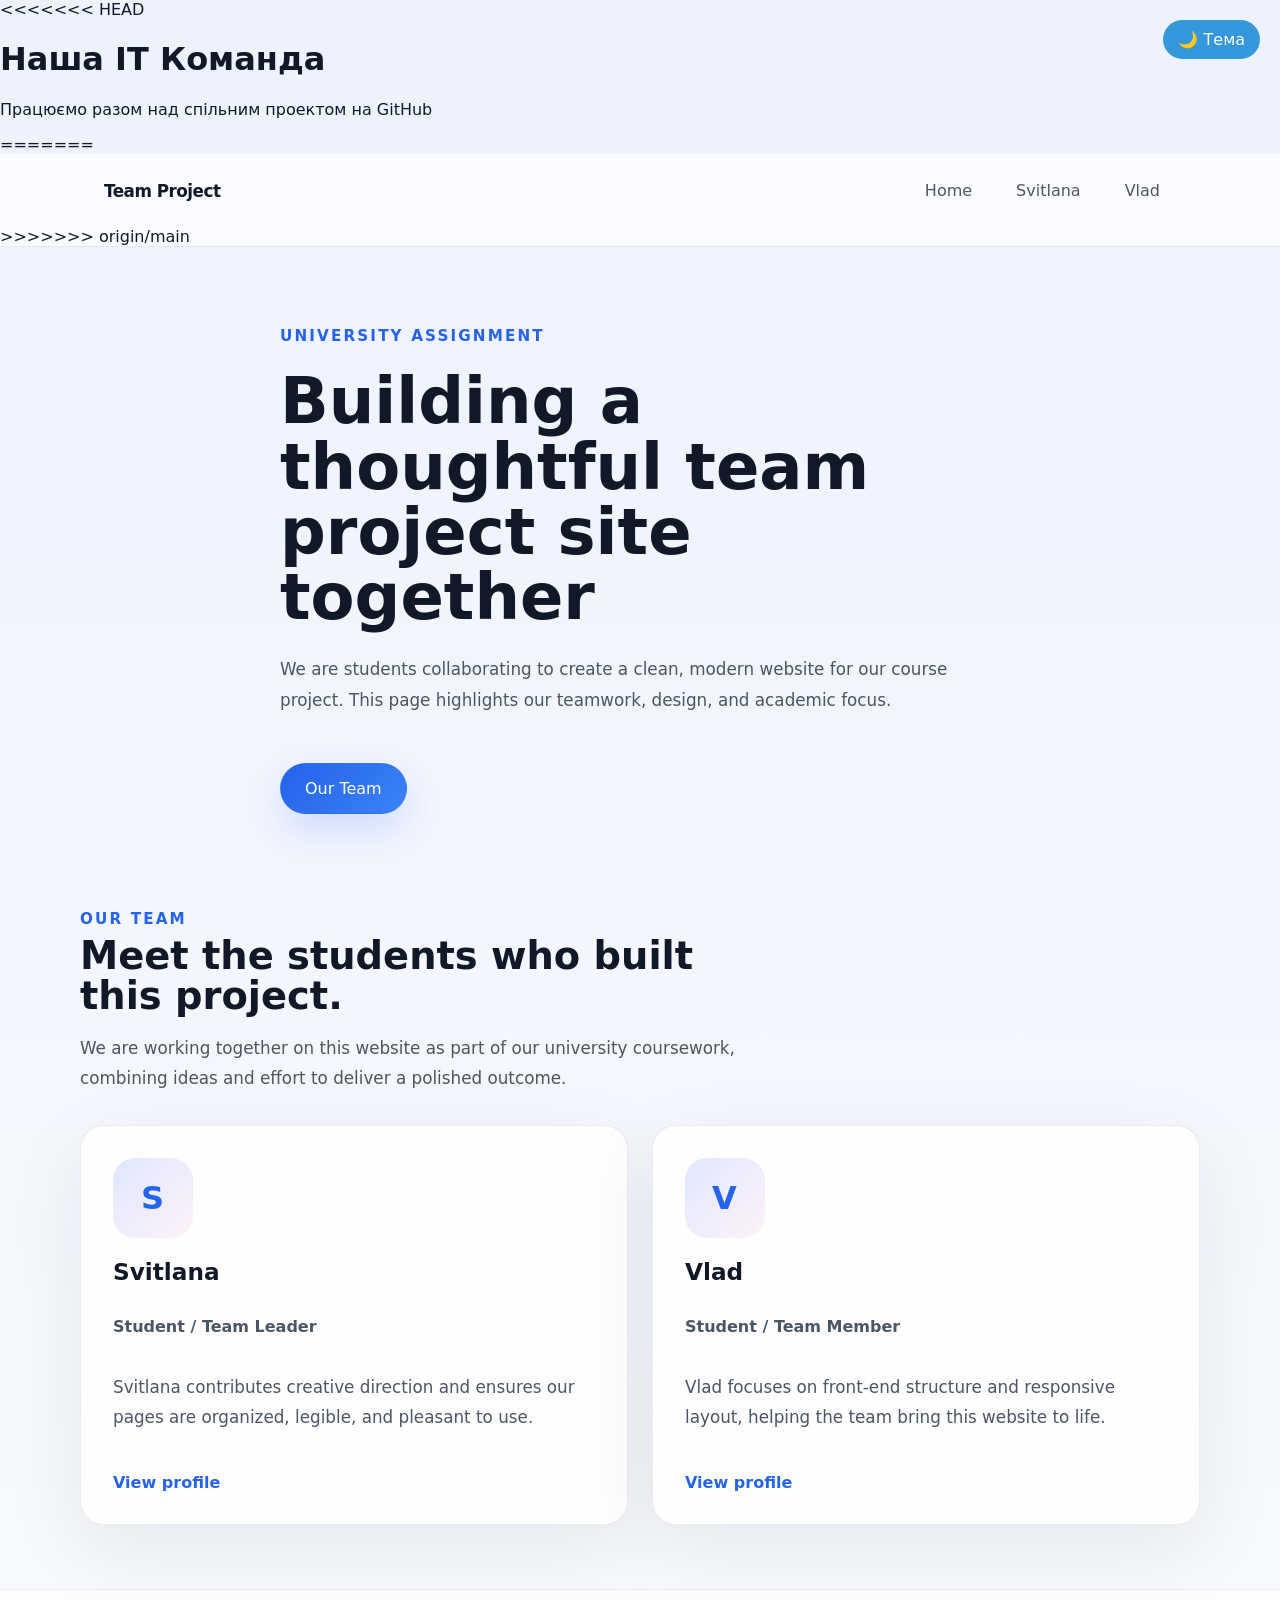
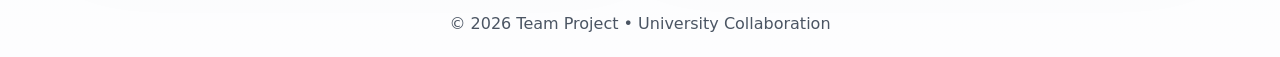
==== commit 48c98fd8: "Merge pull request #6 from steve-irl/vlad-branch Unify vlad page style and add dark theme" ====
--- a/index.html
+++ b/index.html
@@ -9,6 +9,12 @@
     <link rel="stylesheet" href="style.css">
 </head>
 <body>
+<<<<<<< HEAD
+    <button class="theme-toggle" onclick="document.body.classList.toggle('dark')">🌙 Тема</button>
+    <header>
+        <h1>Наша IT Команда</h1>
+        <p>Працюємо разом над спільним проектом на GitHub</p>
+=======
     <header class="site-header">
         <div class="container navbar">
             <a class="logo" href="index.html">Team Project</a>
@@ -18,6 +24,7 @@
                 <a href="vlad.html">Vlad</a>
             </nav>
         </div>
+>>>>>>> origin/main
     </header>
     <main>
         <section class="hero">
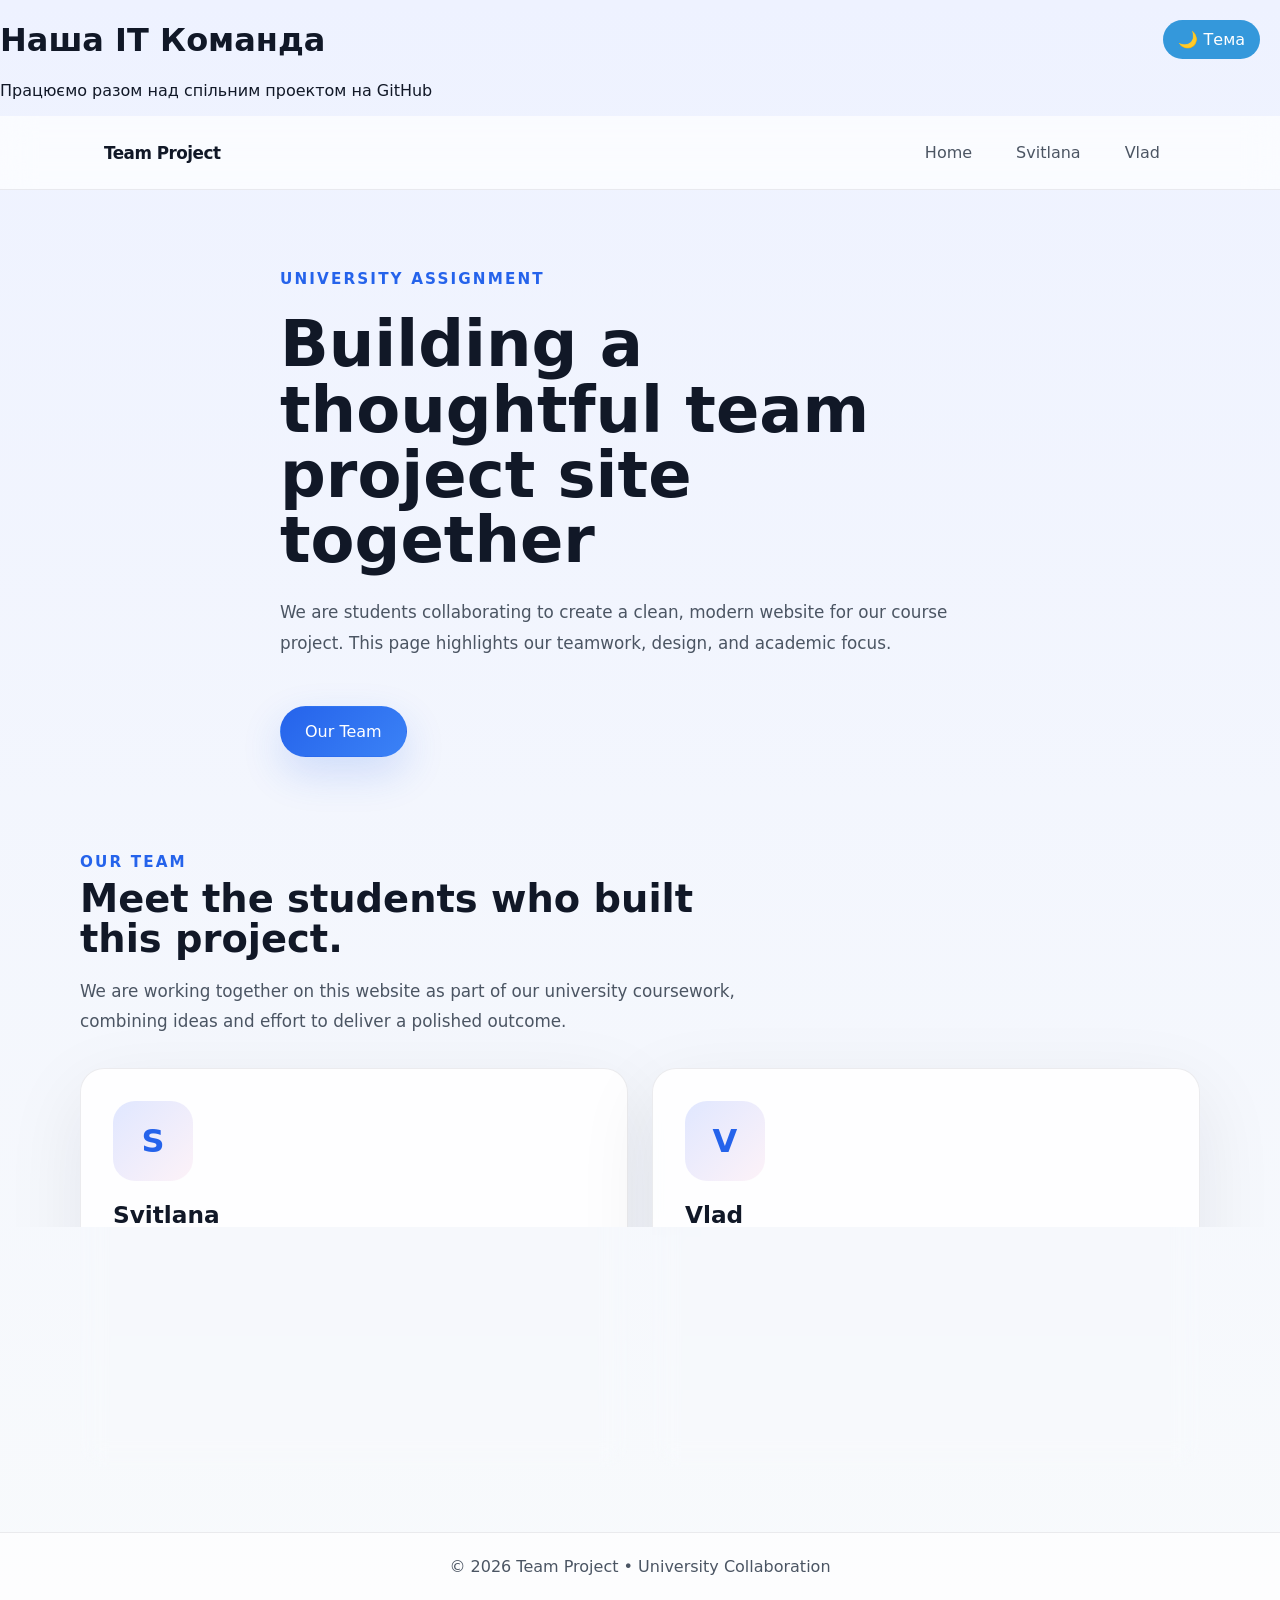
==== commit d1803ceb: "Fix headers and dark theme" ====
--- a/index.html
+++ b/index.html
@@ -9,12 +9,10 @@
     <link rel="stylesheet" href="style.css">
 </head>
 <body>
-<<<<<<< HEAD
     <button class="theme-toggle" onclick="document.body.classList.toggle('dark')">🌙 Тема</button>
     <header>
         <h1>Наша IT Команда</h1>
         <p>Працюємо разом над спільним проектом на GitHub</p>
-=======
     <header class="site-header">
         <div class="container navbar">
             <a class="logo" href="index.html">Team Project</a>
@@ -24,7 +22,6 @@
                 <a href="vlad.html">Vlad</a>
             </nav>
         </div>
->>>>>>> origin/main
     </header>
     <main>
         <section class="hero">
--- a/style.css
+++ b/style.css
@@ -268,19 +268,29 @@
 
 
 body.dark {
-    background-color: #1a1a2e;
-    color: #eee;
-}
-
-body.dark header {
-    background: #16213e;
-}
-
-body.dark .team-card {
-    background: #0f3460;
-    color: #eee;
-}
-
-body.dark .role {
-    color: #a0aec0;
+    background: linear-gradient(180deg, #0f172a 0%, #1e293b 100%);
+    color: #e2e8f0;
+}
+
+body.dark .site-header {
+    background: rgba(15, 23, 42, 0.8);
+    border-bottom: 1px solid rgba(255,255,255,0.08);
+}
+
+body.dark .card {
+    background: rgba(30, 41, 59, 0.9);
+    border-color: rgba(255,255,255,0.08);
+}
+
+body.dark .logo {
+    color: #e2e8f0;
+}
+
+body.dark .nav-links a {
+    color: #94a3b8;
+}
+
+body.dark .footer {
+    background: rgba(15, 23, 42, 0.8);
+    color: #94a3b8;
 }
